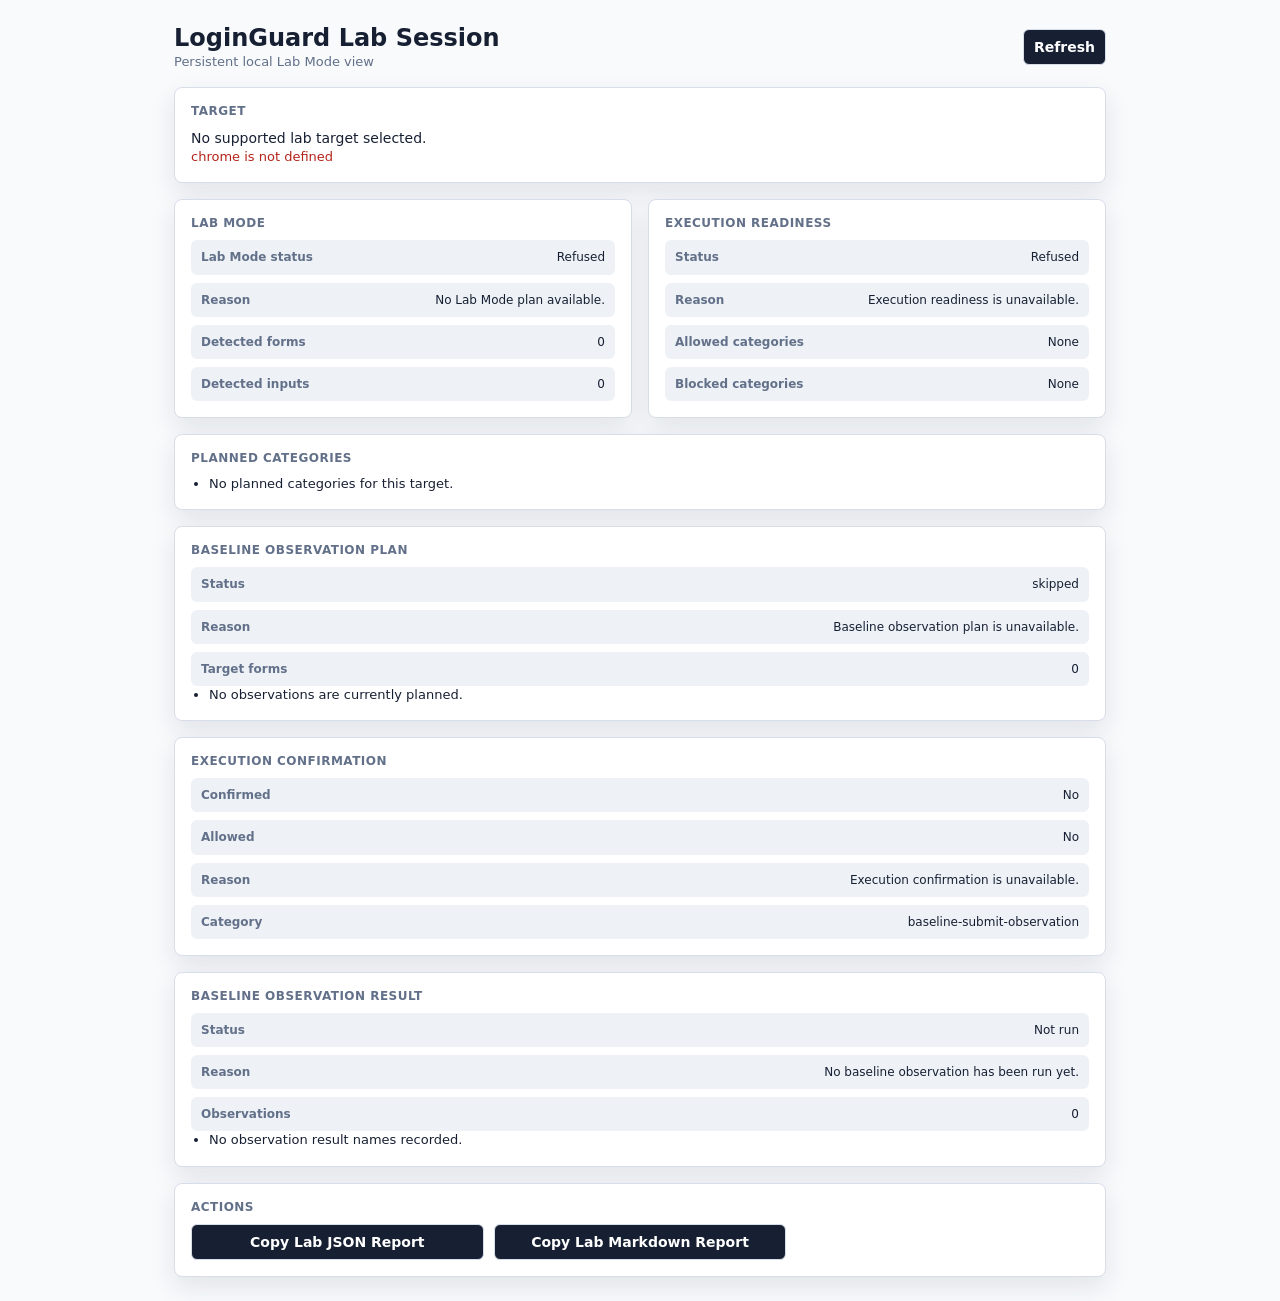
==== src/lab/lab-session.html @ 359ca36f "feat: add persistent lab session page" ====
<!doctype html>
<html lang="en">
  <head>
    <meta charset="utf-8">
    <meta name="viewport" content="width=device-width, initial-scale=1">
    <title>LoginGuard Lab Session</title>
    <link rel="stylesheet" href="lab-session.css">
  </head>
  <body>
    <main class="session-shell">
      <header class="session-header">
        <div>
          <h1>LoginGuard Lab Session</h1>
          <p class="subtitle">Persistent local Lab Mode view</p>
        </div>
        <button id="refresh-session" class="button" type="button">Refresh</button>
      </header>

      <section class="panel" aria-labelledby="target-heading">
        <h2 id="target-heading">Target</h2>
        <p id="target-url" class="url-value">Loading target tab...</p>
        <p id="session-status" class="status-text" role="status" aria-live="polite"></p>
      </section>

      <section class="grid">
        <article class="panel">
          <h2>Lab Mode</h2>
          <dl id="lab-summary" class="detail-list"></dl>
        </article>

        <article class="panel">
          <h2>Execution Readiness</h2>
          <dl id="readiness-summary" class="detail-list"></dl>
        </article>
      </section>

      <section class="panel">
        <h2>Planned Categories</h2>
        <ul id="planned-categories" class="item-list"></ul>
      </section>

      <section class="panel">
        <h2>Baseline Observation Plan</h2>
        <dl id="baseline-plan" class="detail-list"></dl>
        <ul id="baseline-observations" class="item-list"></ul>
      </section>

      <section class="panel">
        <h2>Execution Confirmation</h2>
        <dl id="confirmation-summary" class="detail-list"></dl>
      </section>

      <section class="panel">
        <h2>Baseline Observation Result</h2>
        <dl id="execution-result" class="detail-list"></dl>
        <ul id="execution-observations" class="item-list"></ul>
      </section>

      <section class="panel actions-panel">
        <h2>Actions</h2>
        <div class="actions">
          <button id="run-baseline" class="button is-hidden" type="button">Run Baseline Observation</button>
          <button id="copy-json" class="button" type="button">Copy Lab JSON Report</button>
          <button id="copy-markdown" class="button" type="button">Copy Lab Markdown Report</button>
        </div>
        <p id="action-status" class="status-text" role="status" aria-live="polite"></p>
      </section>
    </main>

    <script src="lab-session.js" defer></script>
  </body>
</html>
---- src/lab/lab-session.css ----
:root {
  color-scheme: light dark;
  --bg: #f8fafc;
  --surface: #ffffff;
  --surface-muted: #eef2f7;
  --text: #172033;
  --muted: #627089;
  --border: #d7deea;
  --ok: #0f8a5f;
  --danger: #b42318;
  --shadow: 0 10px 26px rgba(29, 41, 57, 0.1);
}

* {
  box-sizing: border-box;
}

body {
  margin: 0;
  background: var(--bg);
  color: var(--text);
  font-family: Inter, ui-sans-serif, system-ui, -apple-system, BlinkMacSystemFont, "Segoe UI", sans-serif;
  font-size: 14px;
  letter-spacing: 0;
}

.session-shell {
  display: grid;
  gap: 16px;
  width: min(980px, 100%);
  margin: 0 auto;
  padding: 24px;
}

.session-header {
  display: flex;
  align-items: center;
  justify-content: space-between;
  gap: 16px;
}

h1,
h2,
p {
  margin: 0;
}

h1 {
  font-size: 24px;
  line-height: 1.2;
}

h2 {
  margin-bottom: 10px;
  color: var(--muted);
  font-size: 12px;
  font-weight: 700;
  letter-spacing: 0.04em;
  text-transform: uppercase;
}

.subtitle,
.status-text {
  color: var(--muted);
  font-size: 13px;
  line-height: 1.4;
}

.panel {
  border: 1px solid var(--border);
  border-radius: 8px;
  background: var(--surface);
  box-shadow: var(--shadow);
  padding: 16px;
}

.grid {
  display: grid;
  grid-template-columns: repeat(2, minmax(0, 1fr));
  gap: 16px;
}

.url-value {
  overflow-wrap: anywhere;
  line-height: 1.45;
}

.detail-list {
  display: grid;
  gap: 8px;
  margin: 0;
}

.detail-row {
  display: flex;
  justify-content: space-between;
  gap: 12px;
  border-radius: 6px;
  background: var(--surface-muted);
  padding: 9px 10px;
  line-height: 1.35;
}

.detail-row dt {
  color: var(--muted);
  font-size: 12px;
  font-weight: 700;
}

.detail-row dd {
  margin: 0;
  color: var(--text);
  font-size: 12px;
  text-align: right;
}

.item-list {
  display: grid;
  gap: 6px;
  margin: 0;
  padding-left: 18px;
  color: var(--text);
  font-size: 13px;
  line-height: 1.4;
}

.actions {
  display: grid;
  grid-template-columns: repeat(3, minmax(0, 1fr));
  gap: 10px;
}

.button {
  border: 1px solid var(--border);
  border-radius: 6px;
  background: var(--text);
  color: var(--surface);
  cursor: pointer;
  padding: 9px 10px;
  font: inherit;
  font-weight: 700;
}

.button:disabled {
  cursor: not-allowed;
  opacity: 0.55;
}

.button:focus-visible {
  outline: 2px solid var(--ok);
  outline-offset: 2px;
}

.is-hidden {
  display: none !important;
}

.status-text[data-state="success"] {
  color: var(--ok);
}

.status-text[data-state="error"] {
  color: var(--danger);
}

@media (max-width: 760px) {
  .session-shell {
    padding: 16px;
  }

  .session-header,
  .grid,
  .actions {
    grid-template-columns: 1fr;
    align-items: stretch;
  }
}

@media (prefers-color-scheme: dark) {
  :root {
    --bg: #111827;
    --surface: #1f2937;
    --surface-muted: #2c3748;
    --text: #f8fafc;
    --muted: #b8c2d4;
    --border: #3f4a5f;
    --shadow: 0 10px 26px rgba(0, 0, 0, 0.22);
  }
}
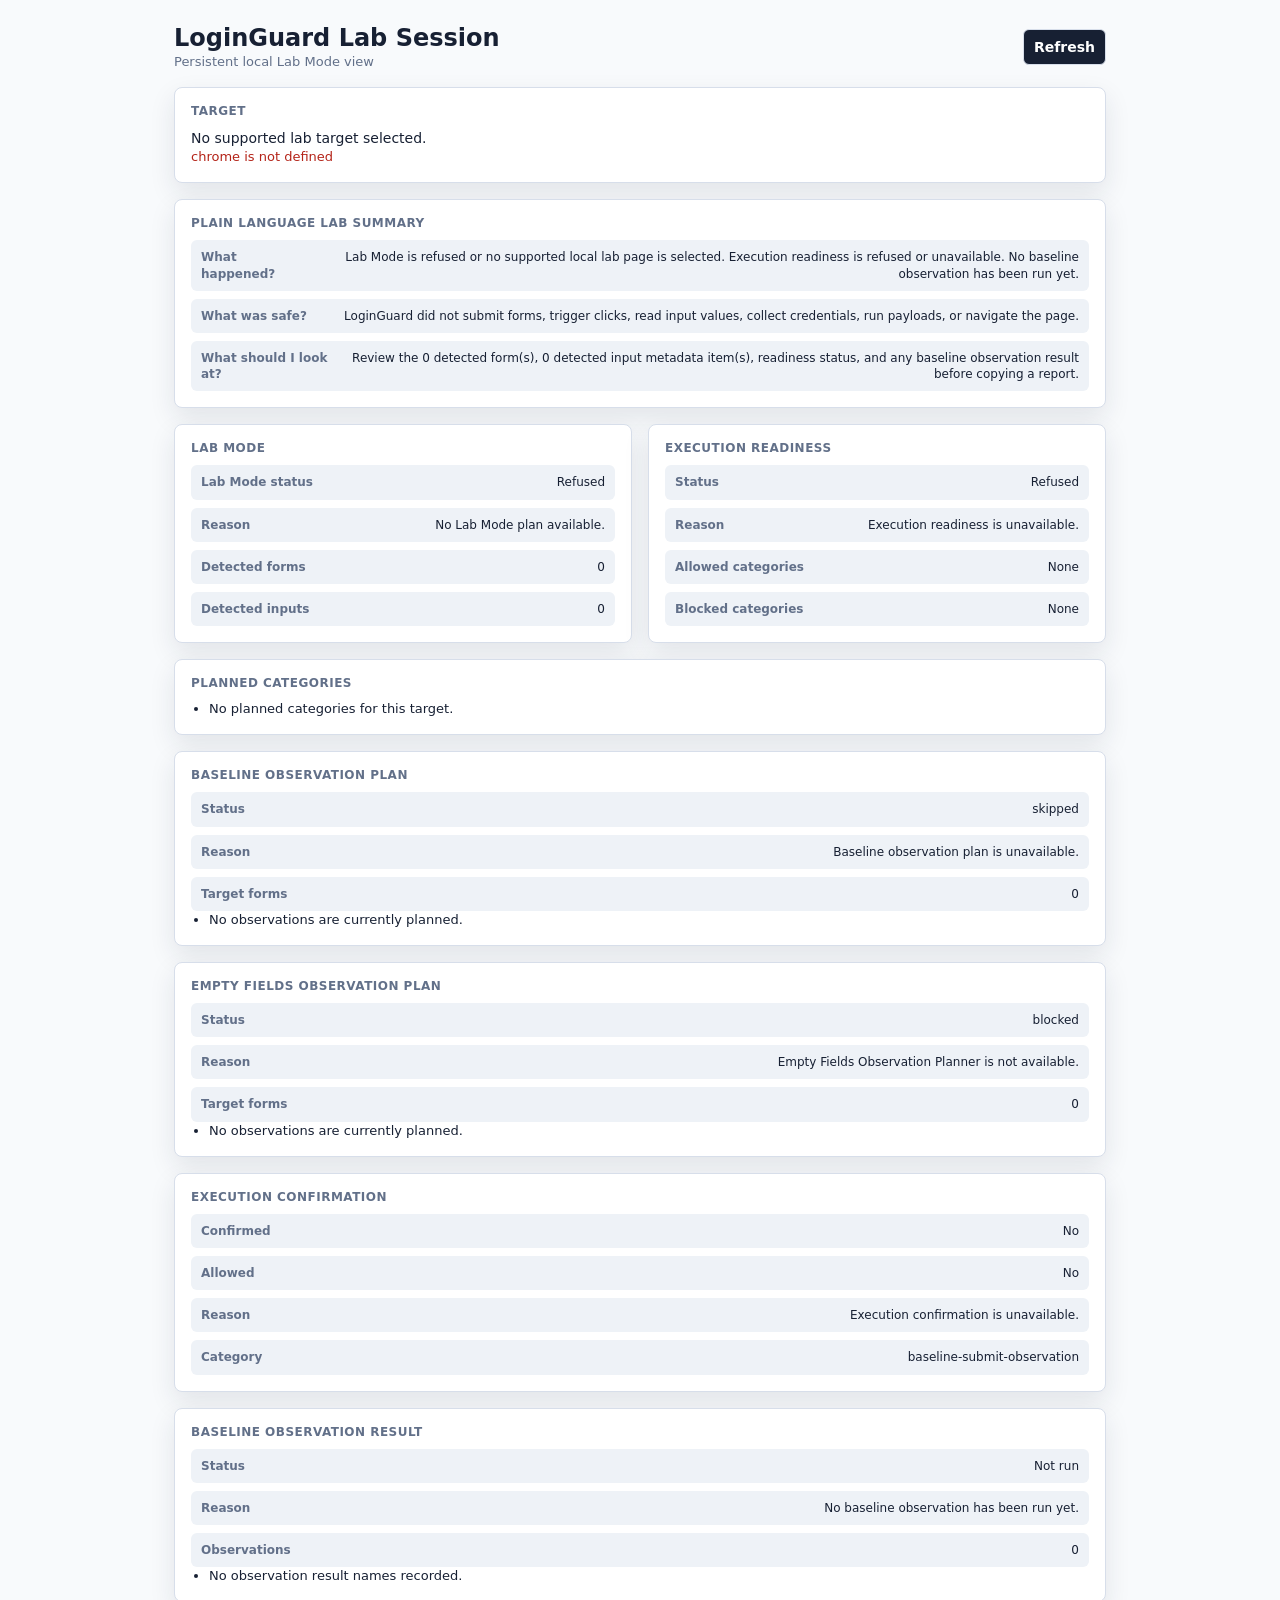
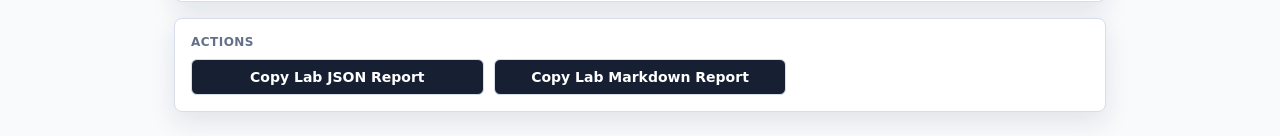
==== commit 3052affa: "feat: add empty fields observation planner" ====
--- a/src/lab/lab-session.html
+++ b/src/lab/lab-session.html
@@ -22,6 +22,11 @@
         <p id="session-status" class="status-text" role="status" aria-live="polite"></p>
       </section>
 
+      <section class="panel">
+        <h2>Plain Language Lab Summary</h2>
+        <dl id="plain-lab-summary" class="detail-list"></dl>
+      </section>
+
       <section class="grid">
         <article class="panel">
           <h2>Lab Mode</h2>
@@ -43,6 +48,12 @@
         <h2>Baseline Observation Plan</h2>
         <dl id="baseline-plan" class="detail-list"></dl>
         <ul id="baseline-observations" class="item-list"></ul>
+      </section>
+
+      <section class="panel">
+        <h2>Empty Fields Observation Plan</h2>
+        <dl id="empty-fields-plan" class="detail-list"></dl>
+        <ul id="empty-fields-observations" class="item-list"></ul>
       </section>
 
       <section class="panel">
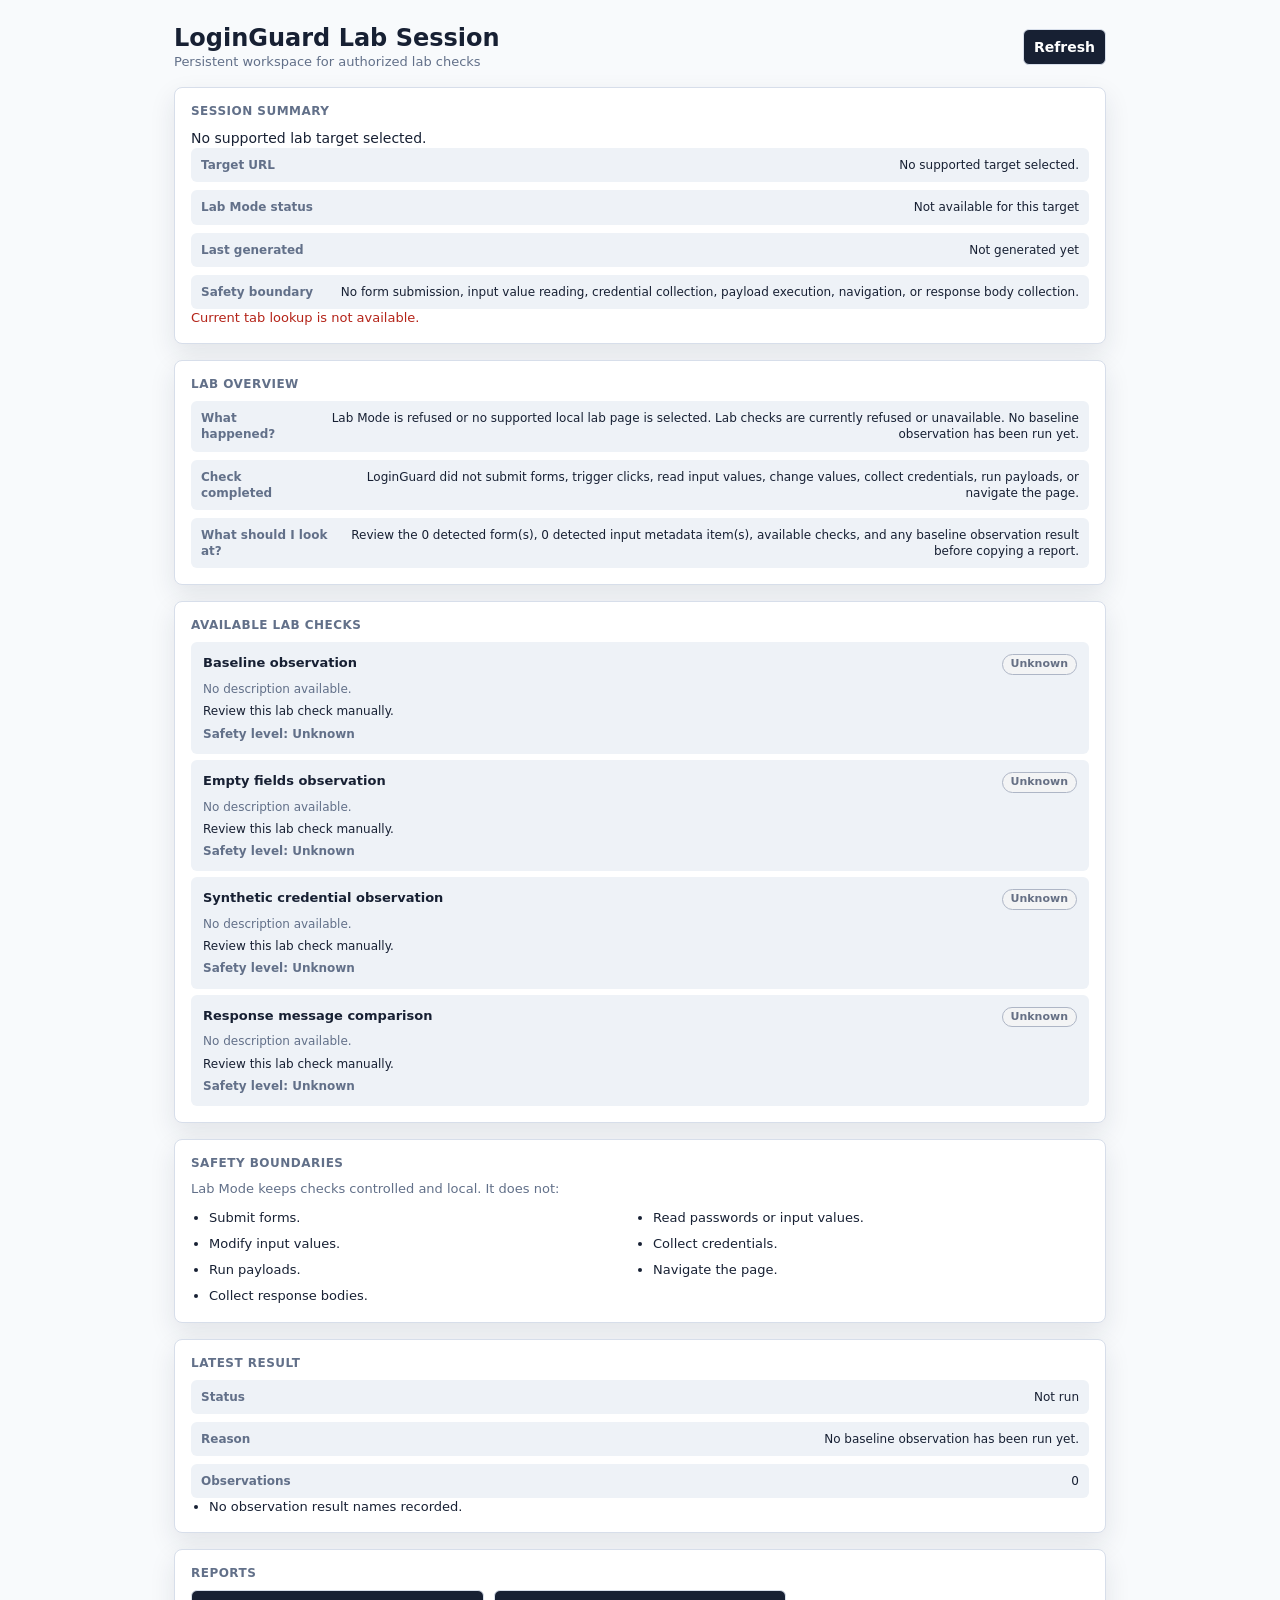
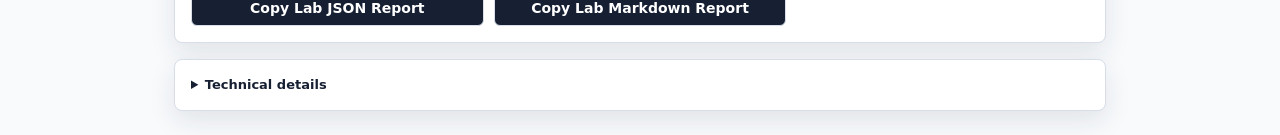
==== commit abefaa09: "ui: polish lab session workflow" ====
--- a/src/lab/lab-session.html
+++ b/src/lab/lab-session.html
@@ -17,8 +17,9 @@
       </header>
 
       <section class="panel" aria-labelledby="target-heading">
-        <h2 id="target-heading">Target</h2>
+        <h2 id="target-heading">Session summary</h2>
         <p id="target-url" class="url-value">Loading target tab...</p>
+        <dl id="top-summary" class="detail-list summary-list"></dl>
         <p id="session-status" class="status-text" role="status" aria-live="polite"></p>
       </section>
 
@@ -42,6 +43,22 @@
       <section class="panel">
         <h2>Planned Categories</h2>
         <ul id="planned-categories" class="item-list"></ul>
+      </section>
+
+      <section class="panel safety-panel">
+        <h2>Safety Boundaries</h2>
+        <p class="panel-copy">Lab Mode keeps checks controlled and local. It does not:</p>
+        <ul id="safety-boundaries" class="boundary-list"></ul>
+      </section>
+
+      <section class="panel">
+        <h2>Planned Test Categories</h2>
+        <ul id="planned-category-details" class="item-list"></ul>
+      </section>
+
+      <section class="panel">
+        <h2>Initial Execution Results</h2>
+        <ul id="initial-execution-results" class="item-list"></ul>
       </section>
 
       <section class="panel">
--- a/src/lab/lab-session.css
+++ b/src/lab/lab-session.css
@@ -6,8 +6,10 @@
   --text: #172033;
   --muted: #627089;
   --border: #d7deea;
-  --ok: #0f8a5f;
-  --danger: #b42318;
+  --ready: #0f8a5f;
+  --priority: #b42318;
+  --planned: #175cd3;
+  --neutral: #667085;
   --shadow: 0 10px 26px rgba(29, 41, 57, 0.1);
 }
 
@@ -72,6 +74,17 @@
   background: var(--surface);
   box-shadow: var(--shadow);
   padding: 16px;
+}
+
+.panel-copy {
+  margin-bottom: 10px;
+  color: var(--muted);
+  font-size: 13px;
+  line-height: 1.45;
+}
+
+.summary-list {
+  margin-top: 12px;
 }
 
 .grid {
@@ -124,6 +137,109 @@
   line-height: 1.4;
 }
 
+#planned-categories {
+  padding-left: 0;
+}
+
+.boundary-list {
+  display: grid;
+  grid-template-columns: repeat(2, minmax(0, 1fr));
+  gap: 8px;
+  margin: 0;
+  padding-left: 18px;
+  color: var(--text);
+  font-size: 13px;
+  line-height: 1.4;
+}
+
+.check-card {
+  display: grid;
+  gap: 6px;
+  list-style: none;
+  border-radius: 6px;
+  background: var(--surface-muted);
+  padding: 12px;
+}
+
+.check-card-header {
+  display: flex;
+  align-items: start;
+  justify-content: space-between;
+  gap: 10px;
+}
+
+.check-title {
+  color: var(--text);
+  font-size: 13px;
+}
+
+.check-card > span {
+  color: var(--muted);
+  font-size: 12px;
+  line-height: 1.35;
+}
+
+.check-purpose {
+  color: var(--text) !important;
+}
+
+.check-safety {
+  font-weight: 700;
+}
+
+.check-badge {
+  flex: 0 0 auto;
+  border: 1px solid var(--border);
+  border-radius: 999px;
+  padding: 2px 8px;
+  font-size: 11px;
+  font-weight: 700;
+  line-height: 1.35;
+}
+
+.check-badge.available {
+  border-color: color-mix(in srgb, var(--ready) 44%, var(--border));
+  background: color-mix(in srgb, var(--ready) 12%, var(--surface));
+  color: var(--ready);
+}
+
+.check-badge.planned {
+  border-color: color-mix(in srgb, var(--planned) 42%, var(--border));
+  background: color-mix(in srgb, var(--planned) 10%, var(--surface));
+  color: var(--planned);
+}
+
+.check-badge.blocked {
+  border-color: color-mix(in srgb, var(--priority) 36%, var(--border));
+  background: color-mix(in srgb, var(--priority) 8%, var(--surface));
+  color: var(--priority);
+}
+
+.check-badge.unknown {
+  border-color: color-mix(in srgb, var(--neutral) 36%, var(--border));
+  background: color-mix(in srgb, var(--neutral) 8%, var(--surface));
+  color: var(--neutral);
+}
+
+.technical-details {
+  display: grid;
+  gap: 10px;
+}
+
+.technical-details > summary {
+  cursor: pointer;
+  color: var(--text);
+  font-size: 13px;
+  font-weight: 700;
+  line-height: 1.35;
+}
+
+.technical-details-content {
+  display: grid;
+  gap: 16px;
+  margin-top: 12px;
+}
+
 .actions {
   display: grid;
   grid-template-columns: repeat(3, minmax(0, 1fr));
@@ -147,7 +263,7 @@
 }
 
 .button:focus-visible {
-  outline: 2px solid var(--ok);
+  outline: 2px solid var(--ready);
   outline-offset: 2px;
 }
 
@@ -156,11 +272,11 @@
 }
 
 .status-text[data-state="success"] {
-  color: var(--ok);
+  color: var(--ready);
 }
 
 .status-text[data-state="error"] {
-  color: var(--danger);
+  color: var(--priority);
 }
 
 @media (max-width: 760px) {
@@ -170,9 +286,22 @@
 
   .session-header,
   .grid,
-  .actions {
+  .actions,
+  .boundary-list {
     grid-template-columns: 1fr;
     align-items: stretch;
+  }
+
+  .session-header {
+    flex-direction: column;
+  }
+
+  .detail-row {
+    display: grid;
+  }
+
+  .detail-row dd {
+    text-align: left;
   }
 }
 
